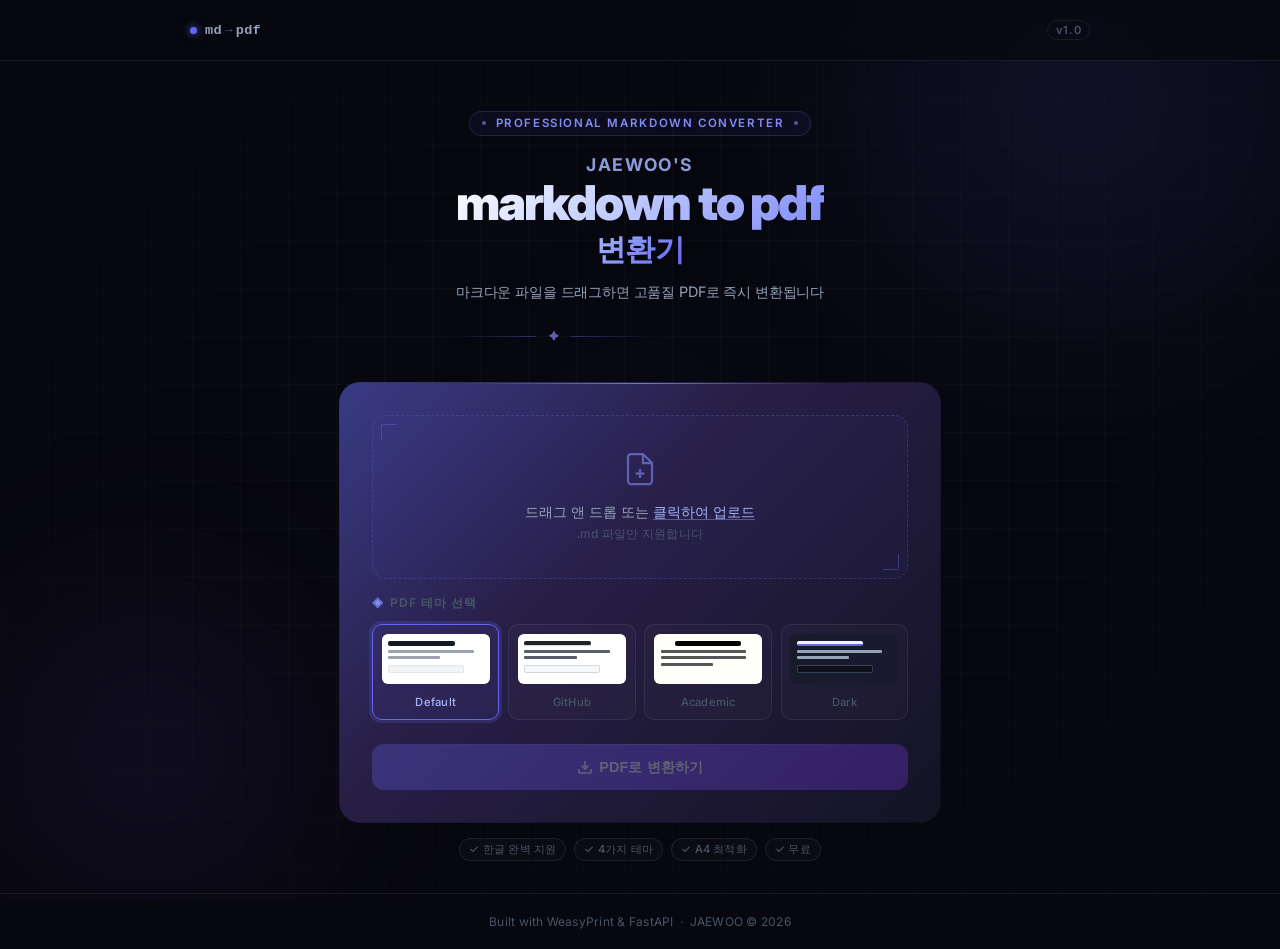
==== app/templates/index.html @ 08c32d3c "Initial commit: Markdown to PDF converter web app" ====
<!DOCTYPE html>
<html lang="ko">
<head>
  <meta charset="UTF-8">
  <meta name="viewport" content="width=device-width, initial-scale=1.0">
  <title>JAEWOO's MD → PDF</title>
  <link rel="preconnect" href="https://fonts.googleapis.com">
  <link rel="preconnect" href="https://fonts.gstatic.com" crossorigin>
  <link href="https://fonts.googleapis.com/css2?family=Inter:wght@400;500;600;700;800;900&display=swap" rel="stylesheet">
  <link rel="stylesheet" href="/static/css/app.css">
</head>
<body>

  <!-- 배경 레이어 -->
  <div class="bg-grid"></div>
  <div class="bg-blobs">
    <div class="blob blob-1"></div>
    <div class="blob blob-2"></div>
    <div class="blob blob-3"></div>
  </div>

  <!-- 헤더 -->
  <header>
    <div class="header-inner">
      <div class="logo">
        <span class="logo-dot"></span>
        <span class="logo-text">md<span class="logo-sep">→</span>pdf</span>
      </div>
      <div class="header-badge">v1.0</div>
    </div>
  </header>

  <main>
    <div class="page-wrap">

      <!-- 히어로 타이틀 영역 -->
      <div class="hero">
        <div class="hero-eyebrow">
          <span class="eyebrow-dot"></span>
          Professional Markdown Converter
          <span class="eyebrow-dot"></span>
        </div>
        <h1 class="hero-title">
          <span class="title-name">JAEWOO's</span>
          <span class="title-main">markdown to pdf</span>
          <span class="title-tag">변환기</span>
        </h1>
        <p class="hero-sub">마크다운 파일을 드래그하면 고품질 PDF로 즉시 변환됩니다</p>

        <!-- 데코 라인 -->
        <div class="hero-divider">
          <span class="divider-line"></span>
          <span class="divider-icon">✦</span>
          <span class="divider-line"></span>
        </div>
      </div>

      <!-- 컨버터 카드 -->
      <div class="card-wrap">
        <div class="card">
          <form id="convertForm" enctype="multipart/form-data">

            <!-- Drop Zone -->
            <div class="drop-zone" id="dropZone">
              <div class="drop-icon">
                <svg width="36" height="36" viewBox="0 0 24 24" fill="none" stroke="currentColor" stroke-width="1.5">
                  <path d="M14 2H6a2 2 0 0 0-2 2v16a2 2 0 0 0 2 2h12a2 2 0 0 0 2-2V8z"/>
                  <polyline points="14 2 14 8 20 8"/>
                  <line x1="12" y1="18" x2="12" y2="12"/>
                  <line x1="9" y1="15" x2="15" y2="15"/>
                </svg>
              </div>
              <p class="drop-label">드래그 앤 드롭 또는 <span class="drop-link">클릭하여 업로드</span></p>
              <p class="drop-hint">.md 파일만 지원합니다</p>
              <input type="file" id="fileInput" name="file" accept=".md" hidden>
            </div>

            <!-- File Info -->
            <div class="file-info" id="fileInfo" hidden>
              <div class="file-info-inner">
                <svg width="16" height="16" viewBox="0 0 24 24" fill="none" stroke="currentColor" stroke-width="2">
                  <path d="M14 2H6a2 2 0 0 0-2 2v16a2 2 0 0 0 2 2h12a2 2 0 0 0 2-2V8z"/>
                  <polyline points="14 2 14 8 20 8"/>
                </svg>
                <span id="fileName">file.md</span>
              </div>
              <button type="button" class="file-remove" id="fileRemove" aria-label="파일 제거">
                <svg width="14" height="14" viewBox="0 0 24 24" fill="none" stroke="currentColor" stroke-width="2.5">
                  <line x1="18" y1="6" x2="6" y2="18"/>
                  <line x1="6" y1="6" x2="18" y2="18"/>
                </svg>
              </button>
            </div>

            <!-- Theme Selector -->
            <div class="theme-section">
              <label class="section-label">
                <span class="label-icon">◈</span> PDF 테마 선택
              </label>
              <div class="theme-grid">
                <label class="theme-card active" data-theme="default">
                  <input type="radio" name="theme" value="default" checked hidden>
                  <div class="theme-preview theme-preview-default">
                    <div class="tp-h1"></div>
                    <div class="tp-line"></div>
                    <div class="tp-line short"></div>
                    <div class="tp-code"></div>
                  </div>
                  <span class="theme-name">Default</span>
                </label>

                <label class="theme-card" data-theme="github">
                  <input type="radio" name="theme" value="github" hidden>
                  <div class="theme-preview theme-preview-github">
                    <div class="tp-h1"></div>
                    <div class="tp-line"></div>
                    <div class="tp-line short"></div>
                    <div class="tp-code"></div>
                  </div>
                  <span class="theme-name">GitHub</span>
                </label>

                <label class="theme-card" data-theme="academic">
                  <input type="radio" name="theme" value="academic" hidden>
                  <div class="theme-preview theme-preview-academic">
                    <div class="tp-h1 centered"></div>
                    <div class="tp-line"></div>
                    <div class="tp-line"></div>
                    <div class="tp-line short"></div>
                  </div>
                  <span class="theme-name">Academic</span>
                </label>

                <label class="theme-card" data-theme="dark_print">
                  <input type="radio" name="theme" value="dark_print" hidden>
                  <div class="theme-preview theme-preview-dark">
                    <div class="tp-h1"></div>
                    <div class="tp-line"></div>
                    <div class="tp-line short"></div>
                    <div class="tp-code"></div>
                  </div>
                  <span class="theme-name">Dark</span>
                </label>
              </div>
            </div>

            <!-- CTA Button -->
            <button type="submit" class="btn-convert" id="convertBtn" disabled>
              <span class="btn-text">
                <svg width="16" height="16" viewBox="0 0 24 24" fill="none" stroke="currentColor" stroke-width="2.5">
                  <path d="M21 15v4a2 2 0 0 1-2 2H5a2 2 0 0 1-2-2v-4"/>
                  <polyline points="7 10 12 15 17 10"/>
                  <line x1="12" y1="15" x2="12" y2="3"/>
                </svg>
                PDF로 변환하기
              </span>
              <span class="btn-spinner" hidden>
                <svg width="16" height="16" viewBox="0 0 24 24" fill="none" stroke="currentColor" stroke-width="2.5" class="spin">
                  <path d="M21 12a9 9 0 1 1-6.219-8.56"/>
                </svg>
                변환 중...
              </span>
            </button>

            <!-- Error Banner -->
            <div class="error-banner" id="errorBanner" hidden>
              <svg width="15" height="15" viewBox="0 0 24 24" fill="none" stroke="currentColor" stroke-width="2">
                <circle cx="12" cy="12" r="10"/>
                <line x1="12" y1="8" x2="12" y2="12"/>
                <line x1="12" y1="16" x2="12.01" y2="16"/>
              </svg>
              <span id="errorMsg">오류가 발생했습니다.</span>
            </div>

          </form>
        </div>

        <!-- 카드 하단 스펙 배지들 -->
        <div class="spec-row">
          <span class="spec-chip">✓ 한글 완벽 지원</span>
          <span class="spec-chip">✓ 4가지 테마</span>
          <span class="spec-chip">✓ A4 최적화</span>
          <span class="spec-chip">✓ 무료</span>
        </div>
      </div>

    </div>
  </main>

  <footer>
    <p class="footer-text">Built with WeasyPrint &amp; FastAPI &nbsp;·&nbsp; JAEWOO © 2026</p>
  </footer>

  <script src="/static/js/app.js"></script>
</body>
</html>
---- static/css/app.css ----
:root {
  --bg: #07070f;
  --bg-card: #0f0f1a;
  --border: rgba(255, 255, 255, 0.07);
  --border-hover: rgba(255, 255, 255, 0.14);
  --accent: #6366f1;
  --accent-glow: rgba(99, 102, 241, 0.25);
  --accent-light: #818cf8;
  --accent-bright: #a5b4fc;
  --violet: #8b5cf6;
  --text-primary: #f1f5f9;
  --text-secondary: #94a3b8;
  --text-muted: #475569;
  --error: #f87171;
  --error-bg: rgba(248, 113, 113, 0.08);
}

*, *::before, *::after {
  box-sizing: border-box;
  margin: 0;
  padding: 0;
}

[hidden] {
  display: none !important;
}

html, body {
  height: 100%;
}

body {
  font-family: 'Inter', -apple-system, BlinkMacSystemFont, 'Apple SD Gothic Neo', 'Noto Sans KR', sans-serif;
  background: var(--bg);
  color: var(--text-primary);
  min-height: 100vh;
  display: flex;
  flex-direction: column;
  overflow-x: hidden;
}

/* ── 배경: 그리드 + 블롭 ── */
.bg-grid {
  position: fixed;
  inset: 0;
  z-index: 0;
  pointer-events: none;
  background-image:
    linear-gradient(rgba(255, 255, 255, 0.025) 1px, transparent 1px),
    linear-gradient(90deg, rgba(255, 255, 255, 0.025) 1px, transparent 1px);
  background-size: 48px 48px;
  mask-image: radial-gradient(ellipse 80% 80% at 50% 50%, black 30%, transparent 100%);
}

.bg-blobs {
  position: fixed;
  inset: 0;
  z-index: 0;
  pointer-events: none;
  overflow: hidden;
}

.blob {
  position: absolute;
  border-radius: 50%;
  filter: blur(80px);
}

.blob-1 {
  width: 700px;
  height: 700px;
  background: radial-gradient(circle, rgba(99, 102, 241, 0.13) 0%, transparent 70%);
  top: -250px;
  right: -150px;
}

.blob-2 {
  width: 500px;
  height: 500px;
  background: radial-gradient(circle, rgba(139, 92, 246, 0.10) 0%, transparent 70%);
  bottom: -100px;
  left: -100px;
}

.blob-3 {
  width: 300px;
  height: 300px;
  background: radial-gradient(circle, rgba(99, 102, 241, 0.07) 0%, transparent 70%);
  top: 50%;
  left: 50%;
  transform: translate(-50%, -50%);
}

/* ── 헤더 ── */
header {
  position: relative;
  z-index: 10;
  padding: 1.25rem 2rem;
  border-bottom: 1px solid var(--border);
  backdrop-filter: blur(12px);
  background: rgba(7, 7, 15, 0.6);
}

.header-inner {
  max-width: 900px;
  margin: 0 auto;
  display: flex;
  align-items: center;
  justify-content: space-between;
}

.logo {
  display: flex;
  align-items: center;
  gap: 0.5rem;
}

.logo-dot {
  width: 7px;
  height: 7px;
  border-radius: 50%;
  background: var(--accent);
  box-shadow: 0 0 8px var(--accent);
}

.logo-text {
  font-family: 'SF Mono', 'Fira Code', monospace;
  font-size: 0.85rem;
  font-weight: 600;
  color: var(--text-secondary);
  letter-spacing: 0.02em;
}

.logo-sep {
  color: var(--text-muted);
  margin: 0 0.2em;
}

.header-badge {
  font-size: 0.7rem;
  font-weight: 600;
  color: var(--text-muted);
  border: 1px solid var(--border);
  border-radius: 20px;
  padding: 0.2em 0.7em;
  letter-spacing: 0.05em;
}

/* ── 메인 레이아웃 ── */
main {
  position: relative;
  z-index: 10;
  flex: 1;
  display: flex;
  justify-content: center;
  padding: 3rem 1.5rem 2rem;
}

.page-wrap {
  width: 100%;
  max-width: 600px;
  display: flex;
  flex-direction: column;
  align-items: center;
}

/* ── 히어로 타이틀 ── */
.hero {
  text-align: center;
  margin-bottom: 2.5rem;
}

.hero-eyebrow {
  display: inline-flex;
  align-items: center;
  gap: 0.6rem;
  font-size: 0.72rem;
  font-weight: 600;
  letter-spacing: 0.14em;
  text-transform: uppercase;
  color: var(--accent-light);
  margin-bottom: 1.2rem;
  padding: 0.35em 1em;
  border: 1px solid rgba(99, 102, 241, 0.25);
  border-radius: 20px;
  background: rgba(99, 102, 241, 0.06);
}

.eyebrow-dot {
  display: inline-block;
  width: 4px;
  height: 4px;
  border-radius: 50%;
  background: var(--accent-light);
  opacity: 0.6;
}

.hero-title {
  display: flex;
  flex-direction: column;
  align-items: center;
  gap: 0.1em;
  line-height: 1.1;
  margin-bottom: 1rem;
}

.title-name {
  font-size: 1.1rem;
  font-weight: 700;
  letter-spacing: 0.08em;
  text-transform: uppercase;
  color: var(--accent-bright);
  opacity: 0.85;
}

.title-main {
  font-size: 3rem;
  font-weight: 900;
  letter-spacing: -0.04em;
  background: linear-gradient(135deg, #ffffff 0%, #c7d2fe 40%, #818cf8 100%);
  -webkit-background-clip: text;
  -webkit-text-fill-color: transparent;
  background-clip: text;
}

.title-tag {
  font-size: 1.9rem;
  font-weight: 800;
  letter-spacing: -0.03em;
  background: linear-gradient(135deg, #a5b4fc 0%, #6366f1 100%);
  -webkit-background-clip: text;
  -webkit-text-fill-color: transparent;
  background-clip: text;
}

.hero-sub {
  font-size: 0.9rem;
  color: var(--text-secondary);
  letter-spacing: -0.01em;
  margin-bottom: 1.75rem;
}

/* 데코 구분선 */
.hero-divider {
  display: flex;
  align-items: center;
  gap: 0.8rem;
}

.divider-line {
  flex: 1;
  height: 1px;
  max-width: 80px;
  background: linear-gradient(90deg, transparent, rgba(99, 102, 241, 0.4));
}

.divider-line:last-child {
  background: linear-gradient(270deg, transparent, rgba(99, 102, 241, 0.4));
}

.divider-icon {
  font-size: 0.65rem;
  color: var(--accent-light);
  opacity: 0.7;
}

/* ── 카드 래퍼 (그라디언트 테두리) ── */
.card-wrap {
  width: 100%;
}

.card {
  position: relative;
  width: 100%;
  background: var(--bg-card);
  border-radius: 20px;
  padding: 2rem 2rem;
  isolation: isolate;
}

/* 그라디언트 테두리 효과 */
.card::before {
  content: '';
  position: absolute;
  inset: -1px;
  border-radius: 21px;
  background: linear-gradient(
    135deg,
    rgba(99, 102, 241, 0.5) 0%,
    rgba(139, 92, 246, 0.2) 40%,
    rgba(30, 30, 60, 0.3) 100%
  );
  z-index: -1;
}

/* 카드 상단 하이라이트 라인 */
.card::after {
  content: '';
  position: absolute;
  top: 0;
  left: 50%;
  transform: translateX(-50%);
  width: 60%;
  height: 1px;
  background: linear-gradient(90deg, transparent, rgba(165, 180, 252, 0.6), transparent);
  border-radius: 1px;
}

/* ── 드롭존 ── */
.drop-zone {
  border: 1.5px dashed rgba(99, 102, 241, 0.3);
  border-radius: 14px;
  padding: 2.2rem 1.5rem;
  text-align: center;
  cursor: pointer;
  transition: all 0.25s ease;
  background: rgba(99, 102, 241, 0.03);
  margin-bottom: 1rem;
  position: relative;
  overflow: hidden;
}

/* 드롭존 코너 장식 */
.drop-zone::before,
.drop-zone::after {
  content: '';
  position: absolute;
  width: 16px;
  height: 16px;
  border-color: rgba(99, 102, 241, 0.4);
  border-style: solid;
  transition: border-color 0.25s;
}

.drop-zone::before {
  top: 8px;
  left: 8px;
  border-width: 1.5px 0 0 1.5px;
  border-radius: 2px 0 0 0;
}

.drop-zone::after {
  bottom: 8px;
  right: 8px;
  border-width: 0 1.5px 1.5px 0;
  border-radius: 0 0 2px 0;
}

.drop-zone:hover,
.drop-zone.dragover {
  border-color: var(--accent);
  background: rgba(99, 102, 241, 0.06);
  box-shadow: 0 0 0 4px rgba(99, 102, 241, 0.12), inset 0 0 30px rgba(99, 102, 241, 0.04);
}

.drop-zone:hover::before,
.drop-zone:hover::after,
.drop-zone.dragover::before,
.drop-zone.dragover::after {
  border-color: var(--accent-light);
}

.drop-icon {
  color: var(--accent-light);
  margin-bottom: 0.75rem;
  opacity: 0.6;
  transition: opacity 0.2s, transform 0.2s;
}

.drop-zone:hover .drop-icon,
.drop-zone.dragover .drop-icon {
  opacity: 1;
  transform: translateY(-2px);
}

.drop-label {
  font-size: 0.875rem;
  font-weight: 500;
  color: var(--text-secondary);
  margin-bottom: 0.25rem;
}

.drop-link {
  color: var(--accent-bright);
  cursor: pointer;
  text-decoration: underline;
  text-underline-offset: 2px;
  text-decoration-color: rgba(165, 180, 252, 0.4);
}

.drop-hint {
  font-size: 0.75rem;
  color: var(--text-muted);
  letter-spacing: 0.02em;
}

/* ── 파일 정보 ── */
.file-info {
  display: flex;
  align-items: center;
  justify-content: space-between;
  background: rgba(99, 102, 241, 0.07);
  border: 1px solid rgba(99, 102, 241, 0.2);
  border-radius: 10px;
  padding: 0.7rem 1rem;
  margin-bottom: 1.5rem;
}

.file-info-inner {
  display: flex;
  align-items: center;
  gap: 0.5rem;
  color: var(--accent-bright);
  font-size: 0.85rem;
  font-weight: 500;
  min-width: 0;
}

.file-info-inner svg { flex-shrink: 0; }

#fileName {
  white-space: nowrap;
  overflow: hidden;
  text-overflow: ellipsis;
}

.file-remove {
  background: none;
  border: none;
  cursor: pointer;
  color: var(--text-muted);
  padding: 0.25rem;
  border-radius: 4px;
  display: flex;
  transition: color 0.15s;
  flex-shrink: 0;
}

.file-remove:hover { color: var(--error); }

/* ── 테마 섹션 ── */
.theme-section {
  margin-bottom: 1.5rem;
}

.section-label {
  display: flex;
  align-items: center;
  gap: 0.4rem;
  font-size: 0.75rem;
  font-weight: 600;
  color: var(--text-muted);
  text-transform: uppercase;
  letter-spacing: 0.08em;
  margin-bottom: 0.75rem;
}

.label-icon {
  color: var(--accent-light);
  font-size: 0.7rem;
}

.theme-grid {
  display: grid;
  grid-template-columns: repeat(4, 1fr);
  gap: 0.55rem;
}

.theme-card {
  cursor: pointer;
  border: 1px solid var(--border);
  border-radius: 10px;
  padding: 0.55rem;
  text-align: center;
  transition: all 0.2s ease;
  background: rgba(255, 255, 255, 0.02);
}

.theme-card:hover {
  border-color: rgba(99, 102, 241, 0.3);
  background: rgba(99, 102, 241, 0.04);
  transform: translateY(-1px);
}

.theme-card.active {
  border-color: var(--accent);
  background: rgba(99, 102, 241, 0.08);
  box-shadow: 0 0 0 3px rgba(99, 102, 241, 0.2);
}

/* 테마 미리보기 */
.theme-preview {
  border-radius: 6px;
  padding: 0.45rem 0.4rem;
  margin-bottom: 0.4rem;
  display: flex;
  flex-direction: column;
  gap: 0.22rem;
  min-height: 50px;
}

.theme-preview-default  { background: #ffffff; }
.theme-preview-github   { background: #ffffff; }
.theme-preview-academic { background: #fffef9; }
.theme-preview-dark     { background: #1a1a2e; }

.tp-h1 { height: 5px; border-radius: 2px; width: 70%; }
.tp-h1.centered { margin: 0 auto; }
.tp-line { height: 3px; border-radius: 1px; width: 90%; }
.tp-line.short { width: 55%; }
.tp-code { height: 8px; border-radius: 2px; width: 80%; margin-top: 2px; }

.theme-preview-default  .tp-h1   { background: #111827; }
.theme-preview-default  .tp-line { background: #9ca3af; }
.theme-preview-default  .tp-code { background: #f3f4f6; border: 1px solid #e5e7eb; }

.theme-preview-github   .tp-h1   { background: #1f2328; border-bottom: 1px solid #d0d7de; }
.theme-preview-github   .tp-line { background: #57606a; }
.theme-preview-github   .tp-code { background: #f6f8fa; border: 1px solid #d0d7de; }

.theme-preview-academic .tp-h1   { background: #000; margin: 0 auto; }
.theme-preview-academic .tp-line { background: #555; }

.theme-preview-dark     .tp-h1   { background: #f1f5f9; border-bottom: 2px solid #6366f1; }
.theme-preview-dark     .tp-line { background: #94a3b8; }
.theme-preview-dark     .tp-code { background: #0f0f1a; border: 1px solid #334155; }

.theme-name {
  font-size: 0.7rem;
  font-weight: 500;
  color: var(--text-muted);
  letter-spacing: 0.02em;
}

.theme-card.active .theme-name { color: var(--accent-bright); }

/* ── 변환 버튼 ── */
.btn-convert {
  width: 100%;
  padding: 0.85rem 1.5rem;
  background: linear-gradient(135deg, #6366f1 0%, #7c3aed 100%);
  color: white;
  border: none;
  border-radius: 12px;
  font-size: 0.9rem;
  font-weight: 700;
  cursor: pointer;
  transition: all 0.2s ease;
  display: flex;
  align-items: center;
  justify-content: center;
  gap: 0.5rem;
  letter-spacing: 0.01em;
  position: relative;
  overflow: hidden;
}

/* 버튼 상단 하이라이트 */
.btn-convert::before {
  content: '';
  position: absolute;
  top: 0;
  left: 0;
  right: 0;
  height: 1px;
  background: linear-gradient(90deg, transparent, rgba(255,255,255,0.3), transparent);
}

.btn-convert:hover:not(:disabled) {
  background: linear-gradient(135deg, #4f46e5 0%, #6d28d9 100%);
  transform: translateY(-1px);
  box-shadow: 0 8px 30px rgba(99, 102, 241, 0.4), 0 2px 8px rgba(0,0,0,0.3);
}

.btn-convert:active:not(:disabled) {
  transform: translateY(0);
  box-shadow: none;
}

.btn-convert:disabled {
  opacity: 0.3;
  cursor: not-allowed;
}

.btn-text {
  display: flex;
  align-items: center;
  gap: 0.4rem;
}

.btn-spinner {
  display: flex;
  align-items: center;
  gap: 0.4rem;
}

@keyframes spin {
  to { transform: rotate(360deg); }
}

.spin {
  animation: spin 0.75s linear infinite;
}

/* ── 에러 배너 ── */
.error-banner {
  display: flex;
  align-items: center;
  gap: 0.5rem;
  background: var(--error-bg);
  border: 1px solid rgba(248, 113, 113, 0.2);
  border-radius: 10px;
  padding: 0.7rem 1rem;
  margin-top: 0.9rem;
  font-size: 0.83rem;
  font-weight: 500;
  color: var(--error);
}

/* ── 스펙 배지 행 ── */
.spec-row {
  display: flex;
  justify-content: center;
  flex-wrap: wrap;
  gap: 0.5rem;
  margin-top: 1rem;
}

.spec-chip {
  font-size: 0.7rem;
  font-weight: 500;
  color: var(--text-muted);
  letter-spacing: 0.02em;
  padding: 0.28em 0.8em;
  border: 1px solid var(--border);
  border-radius: 20px;
  background: rgba(255,255,255,0.02);
}

/* ── 푸터 ── */
footer {
  position: relative;
  z-index: 10;
  text-align: center;
  padding: 1.25rem 2rem;
  border-top: 1px solid var(--border);
}

.footer-text {
  font-size: 0.75rem;
  color: var(--text-muted);
  letter-spacing: 0.02em;
}

/* ── 반응형 ── */
@media (max-width: 480px) {
  .title-main { font-size: 2.1rem; }
  .title-tag  { font-size: 1.4rem; }
  .card       { padding: 1.5rem 1.25rem; }
  .theme-grid { grid-template-columns: repeat(2, 1fr); }
  .spec-row   { gap: 0.4rem; }
}
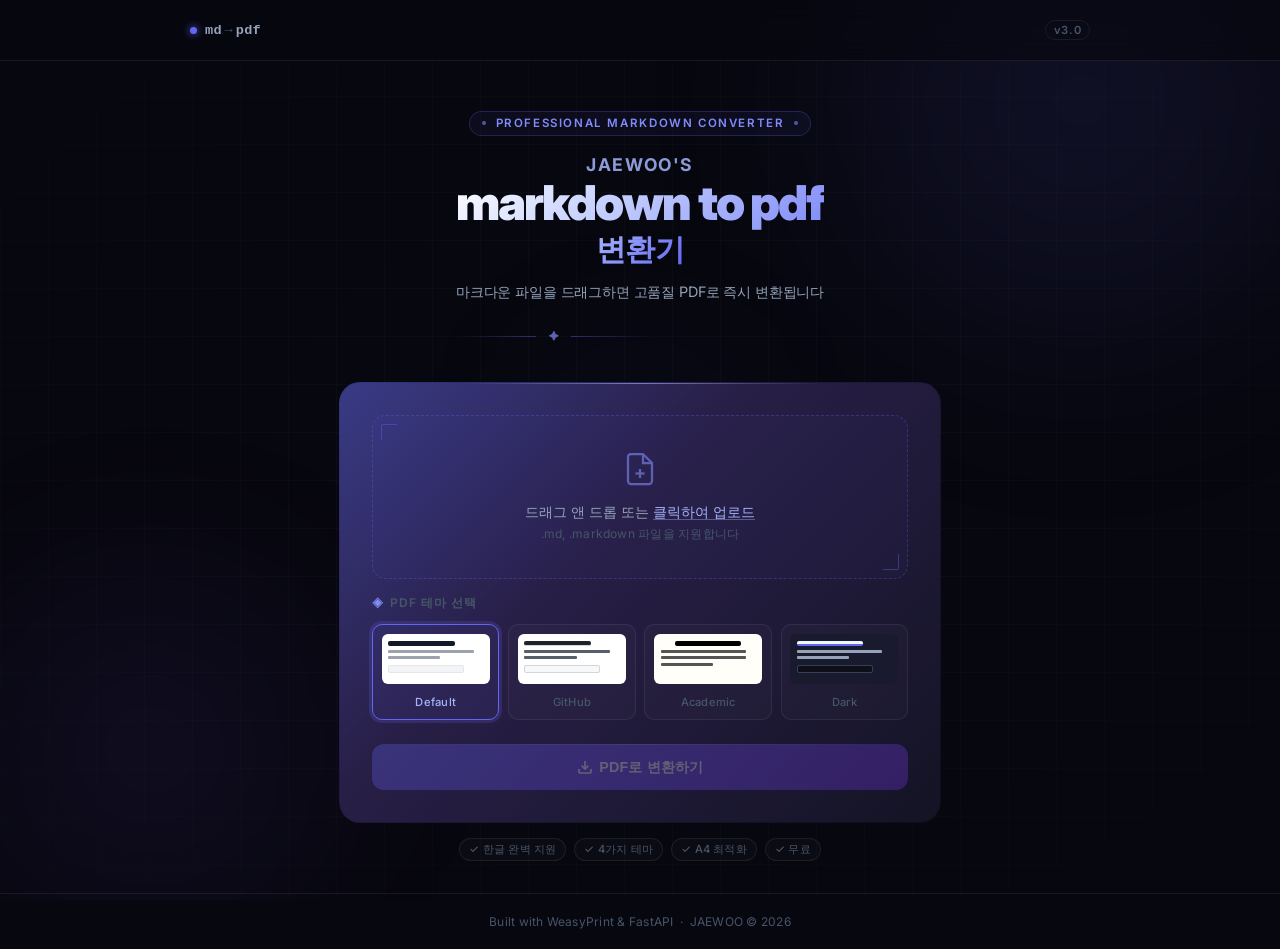
==== commit 73c1f38a: "Package macOS app workflow and installer" ====
--- a/app/templates/index.html
+++ b/app/templates/index.html
@@ -26,7 +26,7 @@
         <span class="logo-dot"></span>
         <span class="logo-text">md<span class="logo-sep">→</span>pdf</span>
       </div>
-      <div class="header-badge">v1.0</div>
+      <div class="header-badge">v3.0</div>
     </div>
   </header>
 
@@ -71,8 +71,8 @@
                 </svg>
               </div>
               <p class="drop-label">드래그 앤 드롭 또는 <span class="drop-link">클릭하여 업로드</span></p>
-              <p class="drop-hint">.md 파일만 지원합니다</p>
-              <input type="file" id="fileInput" name="file" accept=".md" hidden>
+              <p class="drop-hint">.md, .markdown 파일을 지원합니다</p>
+              <input type="file" id="fileInput" name="file" accept=".md,.markdown" hidden>
             </div>
 
             <!-- File Info -->
@@ -145,22 +145,28 @@
             </div>
 
             <!-- CTA Button -->
-            <button type="submit" class="btn-convert" id="convertBtn" disabled>
-              <span class="btn-text">
-                <svg width="16" height="16" viewBox="0 0 24 24" fill="none" stroke="currentColor" stroke-width="2.5">
-                  <path d="M21 15v4a2 2 0 0 1-2 2H5a2 2 0 0 1-2-2v-4"/>
-                  <polyline points="7 10 12 15 17 10"/>
-                  <line x1="12" y1="15" x2="12" y2="3"/>
-                </svg>
-                PDF로 변환하기
-              </span>
-              <span class="btn-spinner" hidden>
-                <svg width="16" height="16" viewBox="0 0 24 24" fill="none" stroke="currentColor" stroke-width="2.5" class="spin">
-                  <path d="M21 12a9 9 0 1 1-6.219-8.56"/>
-                </svg>
-                변환 중...
-              </span>
-            </button>
+            <div class="action-group">
+              <button type="submit" class="btn-convert" id="convertBtn" disabled>
+                <span class="btn-text">
+                  <svg width="16" height="16" viewBox="0 0 24 24" fill="none" stroke="currentColor" stroke-width="2.5">
+                    <path d="M21 15v4a2 2 0 0 1-2 2H5a2 2 0 0 1-2-2v-4"/>
+                    <polyline points="7 10 12 15 17 10"/>
+                    <line x1="12" y1="15" x2="12" y2="3"/>
+                  </svg>
+                  PDF로 변환하기
+                </span>
+                <span class="btn-spinner" hidden>
+                  <svg width="16" height="16" viewBox="0 0 24 24" fill="none" stroke="currentColor" stroke-width="2.5" class="spin">
+                    <path d="M21 12a9 9 0 1 1-6.219-8.56"/>
+                  </svg>
+                  변환 중...
+                </span>
+              </button>
+
+              <button type="button" class="btn-reset" id="nextConvertBtn" hidden>
+                다음 파일 변환하기
+              </button>
+            </div>
 
             <!-- Error Banner -->
             <div class="error-banner" id="errorBanner" hidden>
--- a/static/css/app.css
+++ b/static/css/app.css
@@ -535,6 +535,12 @@
 .theme-card.active .theme-name { color: var(--accent-bright); }
 
 /* ── 변환 버튼 ── */
+.action-group {
+  display: flex;
+  flex-direction: column;
+  gap: 0.75rem;
+}
+
 .btn-convert {
   width: 100%;
   padding: 0.85rem 1.5rem;
@@ -582,6 +588,25 @@
   cursor: not-allowed;
 }
 
+.btn-reset {
+  width: 100%;
+  padding: 0.8rem 1.25rem;
+  background: rgba(255, 255, 255, 0.03);
+  color: var(--accent-bright);
+  border: 1px solid rgba(99, 102, 241, 0.24);
+  border-radius: 12px;
+  font-size: 0.88rem;
+  font-weight: 600;
+  cursor: pointer;
+  transition: all 0.2s ease;
+}
+
+.btn-reset:hover {
+  background: rgba(99, 102, 241, 0.08);
+  border-color: rgba(129, 140, 248, 0.45);
+  transform: translateY(-1px);
+}
+
 .btn-text {
   display: flex;
   align-items: center;
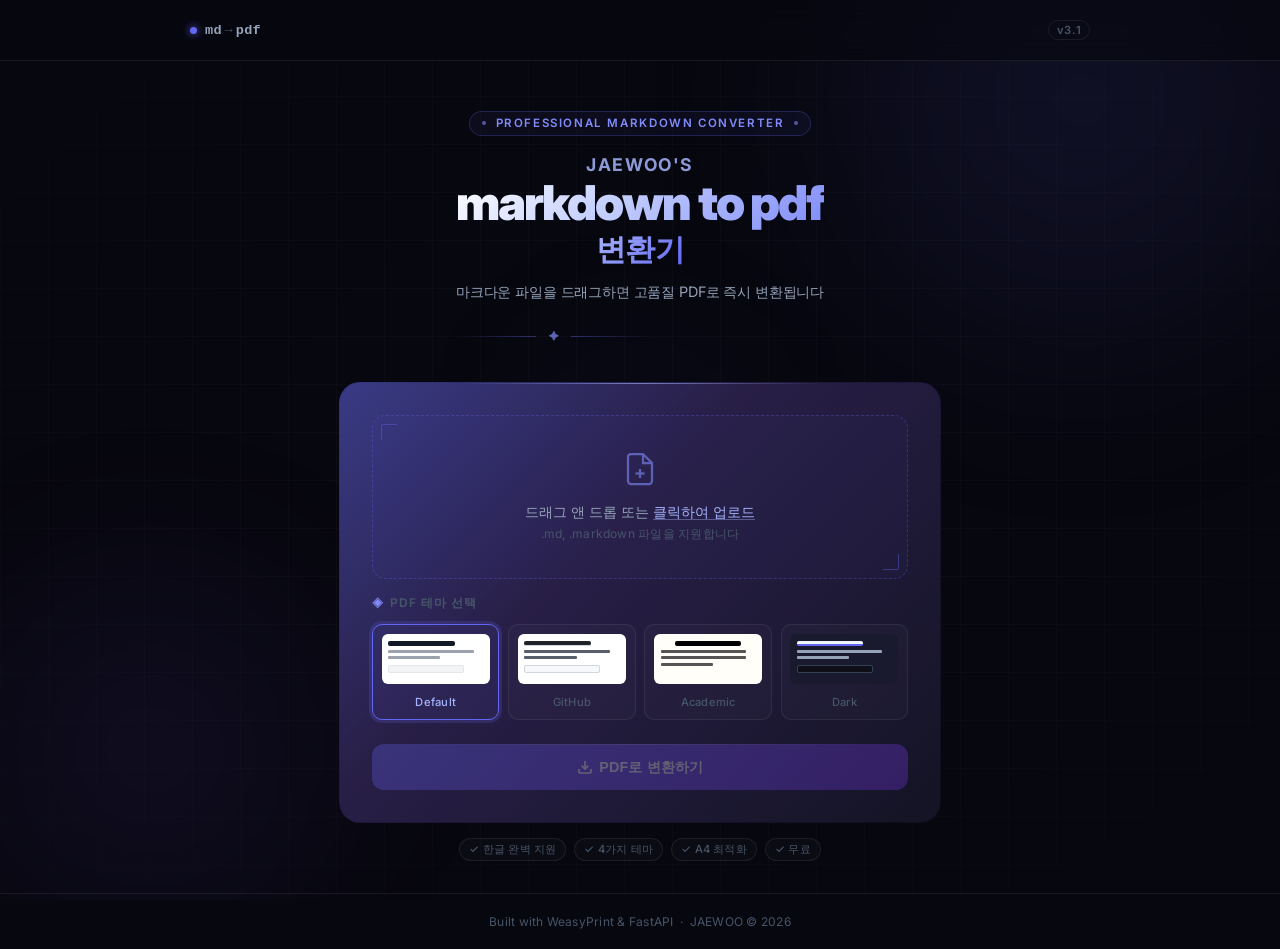
==== commit e69fe579: "Stabilize macOS DMG build and clean up runtime handling" ====
--- a/app/templates/index.html
+++ b/app/templates/index.html
@@ -26,7 +26,7 @@
         <span class="logo-dot"></span>
         <span class="logo-text">md<span class="logo-sep">→</span>pdf</span>
       </div>
-      <div class="header-badge">v3.0</div>
+      <div class="header-badge">v3.1</div>
     </div>
   </header>
 
